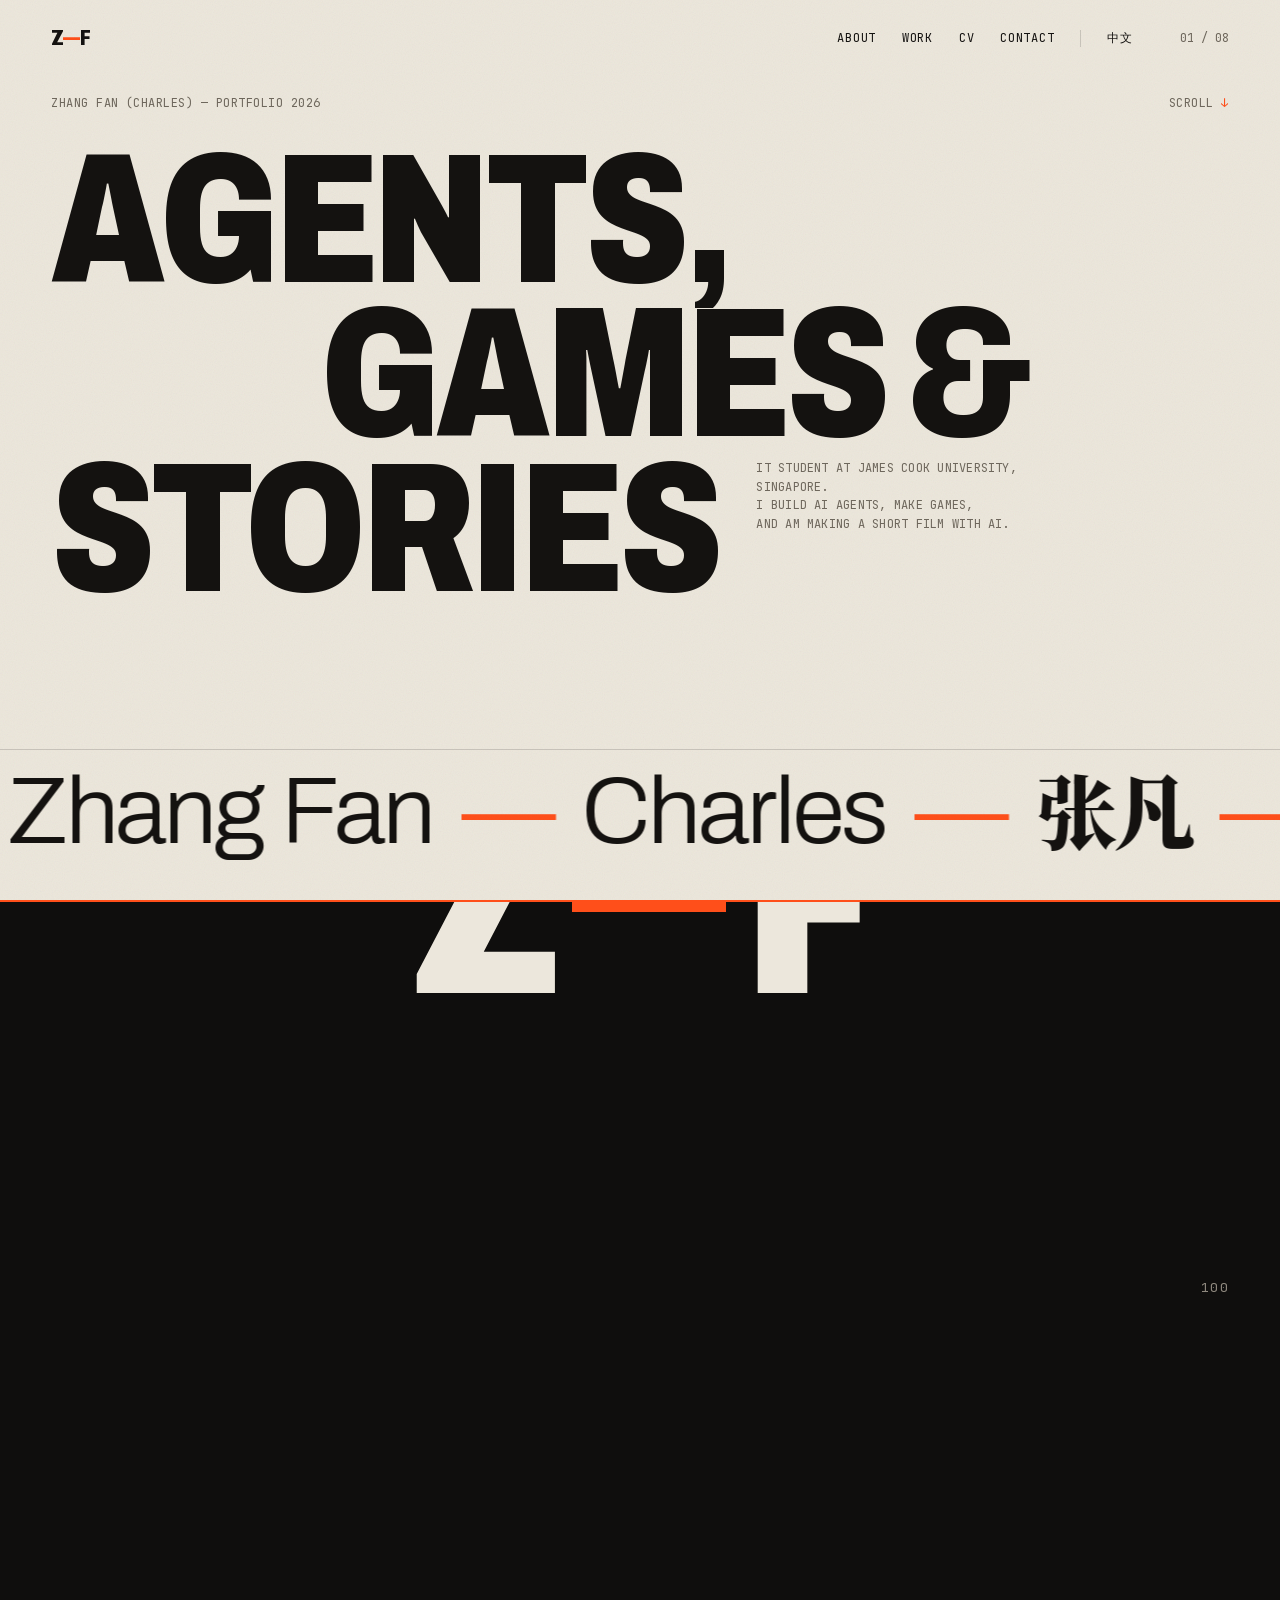
==== index.html @ 75cccd89 "Portfolio site: split-screen scroll, EN + ZH Co-Authored-By: Claude Opus 5.5 <noreply@anthropic.com>" ====
<!doctype html>
<html lang="en">
<head>
  <meta charset="utf-8">
  <meta name="viewport" content="width=device-width, initial-scale=1">
  <title>Zhang Fan — Agents, Games &amp; Stories</title>
  <meta name="description" content="Portfolio of Zhang Fan (Charles): AI agent engineering, game development and AI filmmaking.">
  <meta name="theme-color" content="#eee9df">
  <link rel="icon" href="data:image/svg+xml,%3Csvg xmlns='http://www.w3.org/2000/svg' viewBox='0 0 64 64'%3E%3Crect width='64' height='64' rx='12' fill='%230f0e0d'/%3E%3Crect x='14' y='29' width='36' height='6' fill='%23ff4f1a'/%3E%3C/svg%3E">
  <link rel="alternate" hreflang="en" href="https://zhangjunqiu-alan.github.io/">
  <link rel="alternate" hreflang="zh-CN" href="https://zhangjunqiu-alan.github.io/zh/">
  <link rel="preload" href="assets/fonts/Archivo.woff2" as="font" type="font/woff2" crossorigin>
  <script>(function(){var r=matchMedia("(prefers-reduced-motion: reduce)").matches,c=document.documentElement.classList;c.add(!r&&innerWidth>=900&&innerHeight>=600?"split":"flow");if(!r)c.add("intro-on")})()</script>
  <link rel="stylesheet" href="assets/fonts/fonts.css">
  <link rel="stylesheet" href="style.css">
  <script src="assets/vendor/lenis.min.js" defer></script>
  <script src="main.js" defer></script>
</head>
<body>
  <div class="intro" id="intro" aria-hidden="true">
    <div class="intro-half intro-top"><div class="intro-face"><span class="mono-mark"><b>Z</b><i></i><b>F</b></span><span class="intro-count">000</span></div></div>
    <div class="intro-half intro-bot"><div class="intro-face"><span class="mono-mark"><b>Z</b><i></i><b>F</b></span><span class="intro-count">000</span></div></div>
  </div>

  <header class="bar" id="bar" data-theme="paper">
    <a class="bar-logo" href="#top" data-goto="0" aria-label="Back to top">Z<span>—</span>F</a>
    <nav class="bar-nav" aria-label="Sections">
      <a href="#about" data-goto="1">About</a>
      <a href="#primoria" data-goto="2">Work</a>
      <a href="#cv" data-goto="6">CV</a>
      <a href="#contact" data-goto="7">Contact</a>
      <a class="bar-lang" href="zh/" lang="zh-CN" hreflang="zh-CN">中文</a>
    </nav>
    <span class="bar-count" aria-hidden="true"><span id="count-now">01</span> / 08</span>
  </header>

  <main class="stage" id="stage">

    <section class="panel" id="top" data-theme="paper" data-dwell="0.5" aria-label="Intro">
      <div class="panel-inner hero">
        <p class="hero-eyebrow mono">Zhang Fan (Charles) — Portfolio 2026</p>
        <h1 class="hero-title" aria-label="Agents, games and stories">
          <span class="hl"><span>Agents,</span></span>
          <span class="hl hl-indent"><span>Games &amp;</span></span>
          <span class="hl"><span>Stories</span><small class="hero-side mono">IT student at James Cook University, Singapore.<br>I build AI agents, make games,<br>and am making a short film with AI.</small></span>
        </h1>
        <div class="marquee" aria-hidden="true">
          <div class="marquee-track"><span>Zhang Fan <em>—</em> Charles <em>—</em> <span class="zh">张凡</span> <em>—</em>&nbsp;</span><span>Zhang Fan <em>—</em> Charles <em>—</em> <span class="zh">张凡</span> <em>—</em>&nbsp;</span><span>Zhang Fan <em>—</em> Charles <em>—</em> <span class="zh">张凡</span> <em>—</em>&nbsp;</span></div>
        </div>
        <p class="scroll-hint mono" aria-hidden="true">Scroll <span>↓</span></p>
      </div>
    </section>

    <section class="panel" id="about" data-theme="ink" data-dwell="0.7" aria-labelledby="about-title">
      <div class="panel-inner about">
        <p class="pre mono" id="about-title">(About)</p>
        <p class="statement" data-lines>I build systems that make hard things feel playable — an AI tutor that turns a question into a lesson, and a roguelite where every drop rewrites your build.</p>
        <div class="about-row">
          <dl class="facts mono reveal">
            <div><dt>Study</dt><dd>Bachelor of IT, James Cook University Singapore · GPA 6.17 / 7 · JCU Merit Scholarship</dd></div>
            <div><dt>Tools</dt><dd>Python · TypeScript · React / Next.js · LangGraph · PostgreSQL · Godot</dd></div>
            <div><dt>Next</dt><dd>Open to a 4+ month full-time internship from mid–late January 2027 — AI applications, agent engineering, full-stack &amp; backend</dd></div>
          </dl>
          <a class="magnet round ember-btn" href="#primoria" data-goto="2"><span class="magnet-in">See the work ↓</span></a>
        </div>
      </div>
    </section>

    <section class="panel" id="primoria" data-theme="sage" data-dwell="1.1" aria-labelledby="pri-title">
      <div class="panel-inner project">
        <div class="project-copy">
          <p class="pre mono"><span>01 / 03</span> AI learning platform — Capstone — 2026</p>
          <h2 class="project-title" id="pri-title"><span class="hl"><span>Primoria</span></span></h2>
          <p class="badge mono reveal">★ HackaStone 2026 Grand Finalist · Amsterdam</p>
          <p class="lead" data-lines>Say what you want to learn and Primoria lays the path. In our team capstone I designed the AI tutor's architecture and built its core runtime.</p>
          <ol class="points reveal">
            <li>A LangGraph tutor routes intent to tools; long course generation runs as background jobs, with run state kept in PostgreSQL.</li>
            <li>Hybrid retrieval over uploaded lectures — BM25 + pgvector — so answers quote the file and page.</li>
            <li>The model fills validated parameters for 49 reusable teaching components instead of writing whole lessons.</li>
          </ol>
          <div class="project-foot reveal">
            <p class="stack mono">TypeScript · Next.js · LangGraph · PostgreSQL · pgvector</p>
            <a class="magnet pill" href="https://primoria.app/" target="_blank" rel="noopener"><span class="magnet-in">primoria.app ↗</span></a>
          </div>
        </div>
        <div class="collage collage-pri" aria-label="Primoria screenshots">
          <figure class="c c1" data-from="-8 70 -6 1.15"><img src="assets/img/pri-home.webp" alt="Primoria home page: say what you want to learn" width="1600" height="1000"></figure>
          <figure class="c c2" data-from="22 95 7 1.2"><img src="assets/img/pri-lesson.webp" alt="A Primoria lesson explaining self-attention" width="960" height="540"></figure>
          <figure class="c c3" data-from="-25 120 9 1.25"><img src="assets/img/pri-wave.webp" alt="Interactive wave superposition component" width="960" height="540"></figure>
          <figure class="c c4" data-from="15 140 -10 1.2"><img src="assets/img/pri-graph.webp" alt="Knowledge graph connecting linear algebra and deep learning concepts" width="960" height="540"></figure>
        </div>
      </div>
    </section>

    <section class="panel" id="game" data-theme="ember-dark" data-dwell="1.1" aria-labelledby="game-title">
      <div class="panel-inner project project-flip">
        <div class="project-copy">
          <p class="pre mono"><span>02 / 03</span> Game in development — Godot</p>
          <h2 class="project-title zh-title" id="game-title"><span class="hl"><span class="zh">诸界余烬</span></span><span class="sub mono">Embers of the Realms</span></h2>
          <p class="lead" data-lines>A Norse-myth action roguelite I'm building in Godot: Hades-style rooms, gods whose boons slot into your build, and gear drops that change how you play.</p>
          <ol class="points reveal">
            <li>Designed the gear system — affixes, set bonuses, and how each drop feeds back into boon choices and combat balance.</li>
            <li>Built the run loop: rooms, XP and level-up picks, god boons and fusion skills.</li>
            <li>Art direction across painted card art, snow-temple environments and stylised 3D characters.</li>
          </ol>
          <p class="stack mono reveal">Godot · GDScript · Blender · AI-assisted art pipeline</p>
        </div>
        <div class="collage collage-game" aria-label="Embers of the Realms screenshots">
          <figure class="c g1" data-from="10 80 5 1.2"><img src="assets/img/game-title.webp" alt="Title screen of Embers of the Realms" width="1400" height="875"><figcaption class="mono">In-game · title</figcaption></figure>
          <figure class="c g2" data-from="-20 110 -8 1.25"><img src="assets/img/game-approach.webp" alt="Swordsman approaching a frozen stone courtyard" width="1280" height="720"><figcaption class="mono">In-game · Frozen courtyard</figcaption></figure>
          <figure class="c g3" data-from="25 130 10 1.2"><img src="assets/img/game-odin.webp" alt="Odin card illustration" width="933" height="1400"><figcaption class="mono">Card art · Odin</figcaption></figure>
          <figure class="c g4" data-from="-10 150 6 1.25"><img src="assets/img/game-longhouse.webp" alt="Longhouse gate in the snow" width="1280" height="720"><figcaption class="mono">In-game · Longhouse</figcaption></figure>
        </div>
      </div>
    </section>

    <section class="panel" id="film" data-theme="sepia" data-dwell="1" aria-labelledby="film-title">
      <div class="panel-inner film">
        <div class="film-head">
          <p class="pre mono"><span>03 / 03</span> AI short film — In production</p>
          <h2 class="project-title zh-title" id="film-title"><span class="hl"><span class="zh">大淖记事</span></span><span class="sub mono">A Tale of Big Nur</span></h2>
        </div>
        <div class="film-strip">
          <figure class="c f1"><img src="assets/img/film-reeds.webp" alt="Reed island in morning mist" width="1400" height="586"></figure>
          <figure class="c f2"><img src="assets/img/film-yard.webp" alt="A young woman and a tinsmith working in a courtyard" width="1400" height="586"></figure>
          <figure class="c f3"><img src="assets/img/film-row.webp" alt="A row of tinsmiths seated against a wall" width="1400" height="586"></figure>
        </div>
        <div class="film-copy">
          <p class="lead" data-lines>An adaptation of Wang Zengqi's 1981 novella, made with image and video models: a realistic film look, sparse dialogue, and the original prose as voice-over.</p>
          <p class="stack mono reveal">Adaptation · storyboard · look development · generation</p>
        </div>
      </div>
    </section>

    <section class="panel" id="more" data-theme="ink" data-dwell="0.6" aria-labelledby="more-title">
      <div class="panel-inner more">
        <p class="pre mono" id="more-title">(More work)</p>
        <ul class="rows" id="rows">
          <li class="row" data-preview="0"><span class="row-name">Lumina</span><span class="row-what">Vocabulary &amp; IELTS practice app I built for myself</span><span class="row-tag mono">Web · Android</span></li>
          <li class="row" data-preview="1"><span class="row-name">Conser-vision</span><span class="row-what">Wildlife image classification — augmentation &amp; ensembling</span><span class="row-tag mono">Deep learning · 2026</span></li>
          <li class="row" data-preview="2"><span class="row-name">Yellow River</span><span class="row-what">Discharge modelling on monitoring data — provincial 3rd prize</span><span class="row-tag mono">CUMCM · Python</span></li>
          <li class="row" data-preview="3"><span class="row-name">This site</span><span class="row-what">Split-screen scroll engine, written from scratch</span><span class="row-tag mono">HTML · CSS · JS</span></li>
        </ul>
      </div>
    </section>

    <section class="panel" id="cv" data-theme="paper" data-dwell="0.5" aria-labelledby="cv-title">
      <div class="panel-inner cv">
        <div class="cv-head">
          <h2 class="cv-title" id="cv-title"><span class="hl"><span>Résumé</span></span></h2>
          <a class="magnet pill reveal" href="assets/cv/Zhang_Fan_Resume.pdf" target="_blank" rel="noopener"><span class="magnet-in">Download CV · PDF ↗</span></a>
        </div>
        <div class="cv-cols reveal">
          <div class="cv-col">
            <h3 class="mono">Education</h3>
            <ol>
              <li><span class="cv-when mono">2025 — 2026</span><b>James Cook University, Singapore</b><span>Bachelor of Information Technology · GPA 6.17 / 7 · JCU Merit Scholarship · coursework completes Dec 2026</span></li>
              <li><span class="cv-when mono">2022 — 2025</span><b>Fuzhou Melbourne Polytechnic</b><span>Information Technology, Sino-Australian joint programme</span></li>
            </ol>
          </div>
          <div class="cv-col">
            <h3 class="mono">Experience</h3>
            <ol>
              <li><span class="cv-when mono">2027 →</span><b>Looking for an internship</b><span>Full-time, 4+ months, from mid–late January 2027 · AI applications, agents, full-stack &amp; backend</span></li>
              <li><span class="cv-when mono">Mar — Jul 2025</span><b>Dongguan Yuhang Precision Machinery</b><span>CNC programming intern · generated machining programs from part drawings with CAM software</span></li>
            </ol>
          </div>
          <div class="cv-col">
            <h3 class="mono">Honours</h3>
            <ol>
              <li><span class="cv-when mono">2026</span><b>HackaStone Grand Finalist</b><span>Team Primoria, representing JCU Singapore</span></li>
              <li><span class="cv-when mono">CUMCM</span><b>Provincial Third Prize</b><span>Mathematical Contest in Modeling · Yellow River discharge (team)</span></li>
              <li><span class="cv-when mono">Campus</span><b>First Place, C Programming</b><span>Campus programming competition</span></li>
            </ol>
          </div>
        </div>
        <dl class="cv-skills mono reveal">
          <div><dt>Programming</dt><dd>Python · TypeScript · C · Git · React · Next.js · PostgreSQL</dd></div>
          <div><dt>Applied AI</dt><dd>LangGraph · tool calling · RAG · vector retrieval · fastai</dd></div>
          <div><dt>Games &amp; film</dt><dd>Godot · GDScript · Blender · image &amp; video generation</dd></div>
        </dl>
      </div>
    </section>

    <section class="panel" id="contact" data-theme="ember" data-dwell="0" aria-labelledby="contact-title">
      <div class="panel-inner contact">
        <h2 class="contact-title" id="contact-title"><span class="hl"><span>Let's build</span></span><span class="hl hl-indent"><span>something.</span></span></h2>
        <div class="contact-row">
          <a class="magnet round ink-btn" href="mailto:alanmuskccoder@gmail.com"><span class="magnet-in">Email me ↗</span></a>
          <div class="contact-main">
            <a class="contact-mail" href="mailto:alanmuskccoder@gmail.com">alanmuskccoder@gmail.com</a>
            <ul class="contact-links mono">
              <li><a href="tel:+6586017391">+65 8601 7391</a></li>
              <li><a href="https://github.com/ZhangJunQiu-Alan" target="_blank" rel="noopener">GitHub ↗</a></li>
              <li><a href="https://primoria.app/" target="_blank" rel="noopener">primoria.app ↗</a></li>
              <li><a href="assets/cv/Zhang_Fan_Resume.pdf" target="_blank" rel="noopener">CV (PDF) ↗</a></li>
            </ul>
          </div>
        </div>
        <footer class="foot mono">
          <span>© 2026 Zhang Fan</span>
          <span>Singapore · <time id="clock">--:--</time> SGT</span>
          <a href="#top" data-goto="0">Back to top ↑</a>
        </footer>
      </div>
    </section>
  </main>
  <div class="scroller" id="scroller" aria-hidden="true"></div>

  <div class="preview" id="preview" aria-hidden="true">
    <div class="preview-box"><div class="preview-strip">
      <div class="preview-item"><img src="assets/img/lumina-home.webp" alt=""></div>
      <div class="preview-item pv-type pv-green"><span>5-fold<br>ResNet18<br>+ TTA</span></div>
      <div class="preview-item pv-type pv-sand"><span>Q(t)<br>黄河</span></div>
      <div class="preview-item pv-type pv-ember"><span>Z<i>—</i>F</span></div>
    </div></div>
  </div>
</body>
</html>
---- assets/fonts/fonts.css ----
@font-face { font-family: 'Archivo'; font-style: normal; font-weight: 100 900; font-stretch: 62% 125%; font-display: swap; src: url(Archivo.woff2) format('woff2'); }
@font-face { font-family: 'JetBrains Mono'; font-style: normal; font-weight: 400 500; font-display: swap; src: url(JetBrainsMono.woff2) format('woff2'); }
@font-face { font-family: 'Noto Serif SC'; font-style: normal; font-weight: 900; font-display: swap; src: url(NotoSerifSC-900.woff2) format('woff2'); }
---- style.css ----
:root {
  --pad: clamp(18px, 4vw, 64px);
  --bar-h: 76px;
  --mono: "JetBrains Mono", ui-monospace, monospace;
  --zh: "Noto Serif SC", "Songti SC", serif;
  --out: cubic-bezier(.19, 1, .22, 1);
}
[data-theme="paper"] { --bg: #ece7dc; --fg: #141210; --accent: #ff4f1a; --muted: #6f685d; --line: rgba(20, 18, 16, .16); }
[data-theme="ink"] { --bg: #0f0e0d; --fg: #ece7dc; --accent: #ff5a22; --muted: #8e887e; --line: rgba(236, 231, 220, .16); }
[data-theme="sage"] { --bg: #e3e7da; --fg: #132a1f; --accent: #1f4a37; --muted: #536459; --line: rgba(19, 42, 31, .18); }
[data-theme="ember-dark"] { --bg: #150d09; --fg: #f2e4d3; --accent: #ff6a2a; --muted: #a38e7a; --line: rgba(242, 228, 211, .15); }
[data-theme="sepia"] { --bg: #e2d7c3; --fg: #2a2017; --accent: #94551f; --muted: #75634e; --line: rgba(42, 32, 23, .18); }
[data-theme="ember"] { --bg: #ff4f1a; --fg: #140c07; --accent: #140c07; --muted: #4d1e08; --line: rgba(20, 12, 7, .25); }

* { box-sizing: border-box; }
html { background: #0f0e0d; -webkit-text-size-adjust: 100%; }
body { margin: 0; font-family: Archivo, system-ui, sans-serif; font-stretch: 100%; color: #141210; -webkit-font-smoothing: antialiased; }
h1, h2, p, ol, ul, dl, dd, figure { margin: 0; padding: 0; }
ul, ol { list-style: none; }
a { color: inherit; }
img { display: block; width: 100%; height: 100%; object-fit: cover; }
.mono { font-family: var(--mono); font-size: 12px; letter-spacing: .04em; text-transform: uppercase; line-height: 1.5; }
.zh { font-family: var(--zh); font-weight: 900; font-stretch: normal; }
:focus-visible { outline: 2px solid var(--accent, #ff4f1a); outline-offset: 4px; }
body::after {
  content: ""; position: fixed; inset: 0; z-index: 90; pointer-events: none; opacity: .07; mix-blend-mode: multiply;
  background-image: url("data:image/svg+xml,%3Csvg xmlns='http://www.w3.org/2000/svg' width='180' height='180'%3E%3Cfilter id='n'%3E%3CfeTurbulence type='fractalNoise' baseFrequency='.9' numOctaves='3' stitchTiles='stitch'/%3E%3C/filter%3E%3Crect width='100%25' height='100%25' filter='url(%23n)'/%3E%3C/svg%3E");
}

/* ---------- top bar ---------- */
.bar {
  position: fixed; inset: 0 0 auto; z-index: 50; height: var(--bar-h); padding: 0 var(--pad);
  display: flex; align-items: center; gap: 32px; color: var(--fg); transition: color .35s;
}
.bar-logo { font-weight: 850; font-stretch: 75%; font-size: 22px; letter-spacing: -.01em; text-decoration: none; }
.bar-logo span { color: var(--accent); transition: color .35s; }
.bar-nav { display: flex; gap: 26px; margin-left: auto; }
.bar-nav a { font-family: var(--mono); font-size: 12px; text-transform: uppercase; letter-spacing: .06em; text-decoration: none; position: relative; }
.bar-nav a::after { content: ""; position: absolute; left: 0; right: 0; bottom: -3px; height: 1px; background: currentColor; transform: scaleX(0); transform-origin: right; transition: transform .5s var(--out); }
.bar-nav a:hover::after { transform: scaleX(1); transform-origin: left; }
.bar-count { font-family: var(--mono); font-size: 12px; color: var(--muted); min-width: 64px; text-align: right; transition: color .35s; }

/* ---------- stage: split mode ---------- */
.split .stage { position: fixed; inset: 0; overflow: hidden; }
.split .panel { position: absolute; inset: 0; visibility: hidden; }
.split .panel.is-vis { visibility: visible; }
.panel-inner { position: absolute; inset: 0; background: var(--bg); color: var(--fg); overflow: hidden; transform-origin: 50% 50%; }
.tear { position: absolute; inset: 0; display: none; }
.split .panel.tearing > .tear { display: block; }
.split .panel.tearing > .panel-inner { visibility: hidden; }
.half { position: absolute; inset: 0; will-change: transform; }
.half.top { clip-path: inset(0 0 50% 0); }
.half.bot { clip-path: inset(50% 0 0 0); }
.half::after { content: ""; position: absolute; left: 0; right: 0; height: 2px; background: var(--accent); z-index: 3; }
.half.top::after { top: calc(50% - 2px); }
.half.bot::after { top: 50%; }
.scroller { pointer-events: none; }

/* ---------- reveals ---------- */
.hl { display: block; overflow: hidden; padding-bottom: .05em; margin-bottom: -.05em; }
.hl > span { display: inline-block; transform: translate3d(0, 108%, 0); transition: transform 1.2s var(--out); }
.hl:nth-child(2) > span { transition-delay: .08s; }
.hl:nth-child(3) > span { transition-delay: .16s; }
.is-in .hl > span { transform: none; }
.line { display: block; overflow: hidden; padding-bottom: .08em; margin-bottom: -.08em; }
.line-in { display: inline-block; transform: translate3d(0, 110%, 0); transition: transform 1s var(--out); transition-delay: calc(.25s + var(--i) * .075s); }
.is-in .line-in { transform: none; }
.reveal { opacity: 0; transform: translate3d(0, 24px, 0); transition: opacity .9s ease, transform 1.1s var(--out); transition-delay: .55s; }
.is-in .reveal { opacity: 1; transform: none; }
.pre { color: var(--muted); }
.pre span { color: var(--accent); margin-right: 1.2em; }

/* ---------- intro ---------- */
.intro { position: fixed; inset: 0; z-index: 100; pointer-events: none; display: none; }
.intro-on .intro { display: block; pointer-events: auto; }
.intro-half { position: absolute; left: 0; right: 0; height: 50%; overflow: hidden; background: #0f0e0d; transition: transform 1.25s cubic-bezier(.76, 0, .24, 1); }
.intro-top { top: 0; }
.intro-bot { bottom: 0; }
.intro-top::after, .intro-bot::after { content: ""; position: absolute; left: 0; right: 0; height: 2px; background: #ff4f1a; transform: scaleX(0); transition: transform .6s var(--out); }
.intro-top::after { bottom: 0; }
.intro-bot::after { top: 0; }
.intro.cut .intro-half::after { transform: scaleX(1); }
.intro-face { position: absolute; left: 0; width: 100%; height: 100vh; display: grid; place-items: center; color: #ece7dc; }
.intro-top .intro-face { top: 0; }
.intro-bot .intro-face { top: -50vh; }
.mono-mark { display: flex; align-items: center; font-weight: 850; font-stretch: 72%; font-size: min(22vw, 34vh); line-height: 1; letter-spacing: -.02em; }
.mono-mark b { font-weight: inherit; display: inline-block; animation: rise 1.1s var(--out) both; }
.mono-mark b:last-child { animation-delay: .12s; }
.mono-mark i { display: inline-block; height: .085em; width: 0; margin: 0 .06em; background: #ff4f1a; animation: dash 1s .35s var(--out) forwards; }
.intro-count { position: absolute; right: var(--pad); bottom: 6vh; font-family: var(--mono); font-size: 13px; letter-spacing: .1em; color: #8e887e; }
.intro.done .intro-top { transform: translate3d(0, -100%, 0); }
.intro.done .intro-bot { transform: translate3d(0, 100%, 0); }
@keyframes rise { from { transform: translate3d(0, 40%, 0); opacity: 0; } to { transform: none; opacity: 1; } }
@keyframes dash { to { width: .55em; } }

/* ---------- hero ---------- */
.hero { display: flex; flex-direction: column; padding: calc(var(--bar-h) + 2vh) var(--pad) 0; }
.hero-eyebrow { color: var(--muted); }
.hero-title {
  margin-top: 3.5vh; font-weight: 850; font-stretch: 78%; text-transform: uppercase;
  font-size: min(14.4vw, 22.5vh); line-height: .84; letter-spacing: -.025em;
}
.hl-indent { padding-left: 21vw; }
.hero-side {
  display: inline-block; vertical-align: top; margin: .5em 0 0 3vw; max-width: 25em; color: var(--muted);
  font-size: 12px; line-height: 1.55; letter-spacing: .02em; font-weight: 400; transform: none !important;
  opacity: 0; transition: opacity 1s .7s ease;
}
.is-in .hero-side { opacity: 1; }
.marquee { position: absolute; left: 0; right: 0; bottom: 4.5vh; overflow: hidden; border-top: 1px solid var(--line); padding-top: 1.6vh; }
.marquee-track { display: flex; width: max-content; will-change: transform; font-weight: 300; font-stretch: 100%; font-size: min(7.4vw, 11vh); line-height: 1; letter-spacing: -.03em; white-space: nowrap; }
.marquee-track em { font-style: normal; color: var(--accent); padding: 0 .12em; }
.marquee-track .zh { font-weight: 900; font-size: .86em; }
.scroll-hint { position: absolute; right: var(--pad); top: calc(var(--bar-h) + 2vh); color: var(--muted); }
.scroll-hint span { display: inline-block; animation: bob 1.8s ease-in-out infinite; color: var(--accent); }
@keyframes bob { 50% { transform: translateY(4px); } }

/* ---------- about ---------- */
.about { display: flex; flex-direction: column; padding: calc(var(--bar-h) + 6vh) var(--pad) 7vh; }
.statement { margin-top: 4vh; max-width: 21em; font-weight: 480; font-stretch: 92%; font-size: clamp(30px, min(5.1vw, 8.2vh), 84px); line-height: 1.04; letter-spacing: -.025em; }
.about-row { margin-top: auto; display: flex; align-items: flex-end; justify-content: space-between; gap: 5vw; }
.facts { display: grid; grid-template-columns: repeat(3, minmax(0, 1fr)); gap: 3vw; flex: 1; text-transform: none; font-size: 12.5px; }
.facts dt { color: var(--accent); text-transform: uppercase; margin-bottom: .6em; }
.facts div { border-top: 1px solid var(--line); padding-top: 1.2em; }

/* ---------- magnetic buttons ---------- */
.magnet { position: relative; display: inline-grid; place-items: center; text-decoration: none; transition: transform .9s cubic-bezier(.2, 1.4, .3, 1); isolation: isolate; overflow: hidden; }
.magnet.is-hover { transition: transform .25s ease-out; }
.magnet-in { display: block; transition: transform .9s cubic-bezier(.2, 1.4, .3, 1); font-family: var(--mono); font-size: 12.5px; text-transform: uppercase; letter-spacing: .05em; position: relative; z-index: 1; }
.magnet.is-hover .magnet-in { transition: transform .25s ease-out; }
.magnet::before { content: ""; position: absolute; left: -10%; right: -10%; top: 100%; height: 160%; border-radius: 50%; background: var(--fg); transition: top .6s var(--out); z-index: 0; }
.magnet:hover::before, .magnet:focus-visible::before { top: -30%; }
.magnet:hover .magnet-in, .magnet:focus-visible .magnet-in { color: var(--bg); }
.round { width: clamp(132px, 12vw, 176px); aspect-ratio: 1; border-radius: 50%; flex: none; }
.ember-btn { background: var(--accent); color: #140c07; }
.ink-btn { background: #140c07; color: #ff4f1a; }
.ink-btn::before { background: #ece7dc; }
.ink-btn:hover .magnet-in { color: #140c07; }
.pill { border: 1px solid var(--fg); border-radius: 99px; padding: 14px 26px; }

/* ---------- projects ---------- */
.project { display: grid; grid-template-columns: minmax(0, .92fr) minmax(0, 1.08fr); gap: 4vw; padding: calc(var(--bar-h) + 1vh) var(--pad) 5vh; }
.project-flip { grid-template-columns: minmax(0, 1.08fr) minmax(0, .92fr); }
.project-flip .project-copy { order: 2; }
.project-copy { display: flex; flex-direction: column; justify-content: center; min-width: 0; }
.project-title { margin-top: 1.6vh; font-weight: 850; font-stretch: 70%; text-transform: uppercase; font-size: min(10.5vw, 16.5vh); line-height: .86; letter-spacing: -.02em; }
.zh-title { font-size: min(8.4vw, 13.5vh); line-height: 1.04; letter-spacing: .02em; }
.zh-title .sub { display: block; margin-top: 1.4vh; font-size: 12px; letter-spacing: .38em; color: var(--accent); }
.badge { align-self: flex-start; margin-top: 2.2vh; padding: 6px 12px; border: 1px solid var(--accent); border-radius: 99px; color: var(--accent); text-transform: none; }
.lead { margin-top: 2.6vh; max-width: 31em; font-weight: 450; font-size: clamp(16px, min(1.42vw, 2.45vh), 22px); line-height: 1.32; letter-spacing: -.005em; }
.points { margin-top: 2.4vh; max-width: 36em; counter-reset: pt; display: grid; gap: 1.1vh; }
.points li { counter-increment: pt; display: grid; grid-template-columns: 2.6em 1fr; font-size: clamp(13px, min(1vw, 1.75vh), 15px); line-height: 1.42; color: var(--muted); border-top: 1px solid var(--line); padding-top: 1.1vh; }
.points li::before { content: "0" counter(pt); font-family: var(--mono); font-size: 11px; color: var(--accent); padding-top: .15em; }
.project-foot { margin-top: 2.6vh; display: flex; align-items: center; gap: 24px; flex-wrap: wrap; }
.stack { color: var(--muted); text-transform: none; }
.project-copy > .stack { margin-top: 2.4vh; }

.collage { position: relative; min-height: 0; }
.c { position: absolute; overflow: hidden; border-radius: 6px; box-shadow: 0 30px 70px -28px rgba(0, 0, 0, .45); will-change: transform; background: #222; }
.c figcaption { position: absolute; left: 0; right: 0; bottom: 0; padding: 18px 12px 9px; font-size: 10.5px; color: #f2e4d3; background: linear-gradient(transparent, rgba(0, 0, 0, .6)); }
.c1 { left: 2%; top: 16%; width: 76%; aspect-ratio: 16 / 10; z-index: 1; }
.c2 { right: 0; top: 3%; width: 44%; aspect-ratio: 16 / 9; z-index: 2; }
.c3 { left: 0; bottom: 6%; width: 46%; aspect-ratio: 16 / 9; z-index: 3; }
.c4 { right: 3%; bottom: 2%; width: 50%; aspect-ratio: 16 / 9; z-index: 2; }
.g1 { left: 0; top: 7%; width: 78%; aspect-ratio: 16 / 10; z-index: 1; }
.g2 { left: 0; bottom: 2%; width: 50%; aspect-ratio: 16 / 9; z-index: 3; }
.g3 { right: 0; top: 24%; width: 30%; aspect-ratio: 2 / 3; z-index: 2; }
.g4 { right: 2%; bottom: 10%; width: 40%; aspect-ratio: 16 / 9; z-index: 2; }

/* ---------- film ---------- */
.film { display: grid; grid-template-rows: auto 1fr auto; gap: 3vh; padding: calc(var(--bar-h) + 1vh) 0 5vh; }
.film-head, .film-copy { padding: 0 var(--pad); }
.film-head { display: flex; align-items: flex-end; justify-content: space-between; gap: 4vw; }
.film-head .project-title { margin-top: 0; order: -1; }
.film-head .zh-title { display: flex; align-items: baseline; gap: 2vw; }
.film-head .zh-title .sub { margin-top: 0; }
.film-strip { display: flex; gap: 2vw; height: 100%; min-height: 0; padding-left: var(--pad); will-change: transform; }
.film-strip .c { position: relative; flex: none; height: 100%; aspect-ratio: 2.39 / 1; border-radius: 2px; }
.film-copy { display: flex; justify-content: space-between; align-items: flex-end; gap: 4vw; }
.film-copy .lead { margin-top: 0; max-width: 36em; }

/* ---------- more work ---------- */
.more { display: flex; flex-direction: column; justify-content: center; padding: calc(var(--bar-h) + 2vh) var(--pad) 6vh; }
.rows { margin-top: 3vh; border-bottom: 1px solid var(--line); }
.row { display: grid; grid-template-columns: minmax(0, 1.3fr) minmax(0, 1fr) 11em; align-items: center; gap: 3vw; padding: 3vh 0; border-top: 1px solid var(--line); cursor: default; transition: opacity .4s; }
.row-name { font-weight: 800; font-stretch: 78%; text-transform: uppercase; font-size: min(5vw, 8.5vh); line-height: .95; white-space: nowrap; letter-spacing: -.015em; transition: transform .6s var(--out); }
.row-what { color: var(--muted); font-size: clamp(14px, 1.15vw, 17px); line-height: 1.35; }
.row-tag { color: var(--accent); text-align: right; }
.rows:hover .row { opacity: .38; }
.rows:hover .row:hover { opacity: 1; }
.row:hover .row-name { transform: translateX(1.4vw); }

.preview { position: fixed; left: 0; top: 0; z-index: 40; pointer-events: none; width: clamp(260px, 25vw, 380px); aspect-ratio: 16 / 10; }
.preview-box { position: absolute; inset: 0; transform: translate(-50%, -50%) scale(0); transition: transform .55s var(--out); overflow: hidden; border-radius: 6px; box-shadow: 0 30px 70px -20px rgba(0, 0, 0, .6); }
.preview.on .preview-box { transform: translate(-50%, -50%) scale(1); }
.preview-strip { height: 100%; transition: transform .7s var(--out); }
.preview-item { height: 100%; }
.pv-type { display: grid; place-items: center; text-align: center; font-weight: 850; font-stretch: 72%; text-transform: uppercase; font-size: clamp(26px, 2.6vw, 40px); line-height: .95; }
.pv-type i { font-style: normal; color: #ff4f1a; }
.pv-green { background: #1f4a37; color: #e3e7da; }
.pv-sand { background: #d9c7a2; color: #2a2017; }
.pv-sand span { font-family: var(--zh); }
.pv-ember { background: #ece7dc; color: #141210; font-size: clamp(44px, 4.6vw, 70px); }

/* ---------- contact ---------- */
.contact { display: flex; flex-direction: column; padding: calc(var(--bar-h) + 4vh) var(--pad) 4vh; }
.contact-title { font-weight: 850; font-stretch: 72%; text-transform: uppercase; font-size: min(14vw, 21vh); line-height: .84; letter-spacing: -.025em; }
.contact .hl-indent { padding-left: 14vw; }
.contact-row { margin-top: auto; display: flex; align-items: center; gap: 4vw; }
.contact-links { display: grid; gap: 10px; text-transform: none; font-size: 13px; }
.contact-links a { text-decoration: none; border-bottom: 1px solid var(--line); padding-bottom: 2px; }
.contact-links a:hover { border-color: var(--fg); }
.foot { margin-top: 5vh; display: flex; justify-content: space-between; gap: 20px; border-top: 1px solid var(--line); padding-top: 2vh; }
.foot a { text-decoration: none; }

/* ---------- flow mode (narrow screens, reduced motion) ---------- */
.flow .stage { position: relative; }
.flow .panel { position: relative; }
.flow .panel-inner { position: relative; min-height: 100svh; }
.flow .scroller { display: none; }
.flow .tear { display: none !important; }
.flow .c { transform: none !important; }
.flow .hero { padding-bottom: 22vh; }
.flow .hero-title { font-size: min(17vw, 15vh); margin-top: 8vh; }
.flow .hl-indent { padding-left: 12vw; }
.flow .hero-side { display: block; margin: 4vh 0 0; }
.flow .marquee-track { font-size: 13vw; }
.flow .about { gap: 6vh; }
.flow .about-row { flex-direction: column; align-items: flex-start; }
.flow .facts { grid-template-columns: 1fr; gap: 0; }
.flow .facts div { padding: 1em 0; }
.flow .project, .flow .project-flip { grid-template-columns: 1fr; padding-bottom: 8vh; gap: 5vh; }
.flow .project-flip .project-copy { order: 0; }
.flow .project-title { font-size: 17vw; }
.flow .zh-title { font-size: 14vw; }
.flow .collage { display: grid; grid-template-columns: 1fr 1fr; gap: 10px; }
.flow .collage .c { position: relative; inset: auto; width: auto; aspect-ratio: 16 / 10; }
.flow .collage .c:first-child { grid-column: 1 / -1; }
.flow .g3 { aspect-ratio: 16 / 10 !important; }
.flow .film { padding-bottom: 8vh; }
.flow .film-head { flex-direction: column; align-items: flex-start; }
.flow .film-head .zh-title { flex-direction: column; }
.flow .film-strip { height: 34vh; overflow-x: auto; scroll-snap-type: x mandatory; padding-right: var(--pad); transform: none !important; }
.flow .film-strip .c { scroll-snap-align: start; }
.flow .film-copy { flex-direction: column; align-items: flex-start; }
.flow .row { grid-template-columns: 1fr; gap: 8px; }
.flow .row-name { font-size: 11vw; white-space: normal; }
.flow .row-tag { text-align: left; }
.flow .contact-title { font-size: 15vw; }
.flow .contact-row { margin-top: 8vh; flex-wrap: wrap; }
.flow .foot { flex-direction: column; }
.flow .bar-nav { gap: 16px; }
.flow .bar-count { display: none; }

@media (prefers-reduced-motion: reduce) {
  *, *::before, *::after { animation: none !important; transition: none !important; }
  .hl > span, .line-in, .reveal { transform: none !important; opacity: 1 !important; }
}
.flow { --bar-h: 60px; }
.flow .bar { background: color-mix(in srgb, var(--bg) 90%, transparent); backdrop-filter: blur(10px); -webkit-backdrop-filter: blur(10px); transition: color .35s, background-color .35s; }

/* ---------- résumé ---------- */
.cv { display: flex; flex-direction: column; padding: calc(var(--bar-h) + 1vh) var(--pad) 5vh; }
.cv-head { display: flex; align-items: flex-end; justify-content: space-between; gap: 4vw; }
.cv-title { font-weight: 850; font-stretch: 72%; text-transform: uppercase; font-size: min(12vw, 18vh); line-height: .86; letter-spacing: -.025em; }
.cv-head .pill { margin-bottom: 1vh; }
.cv-title .hl { padding-top: .16em; margin-top: -.16em; }
.cv-cols { margin-top: auto; display: grid; grid-template-columns: repeat(3, minmax(0, 1fr)); gap: 3vw; }
.cv-col h3 { color: var(--accent); font-weight: 400; padding-bottom: 1.4vh; border-bottom: 1px solid var(--fg); }
.cv-col li { display: grid; gap: .45vh; padding: 1.8vh 0; border-bottom: 1px solid var(--line); }
.cv-col b { font-weight: 700; font-stretch: 85%; font-size: clamp(17px, min(1.55vw, 2.9vh), 26px); line-height: 1.1; letter-spacing: -.01em; }
.cv-col li > span:last-child { color: var(--muted); font-size: clamp(12.5px, min(.95vw, 1.75vh), 14.5px); line-height: 1.4; }
.cv-when { color: var(--muted); font-size: 11px; }
.cv-skills { margin-top: 4vh; display: grid; grid-template-columns: repeat(3, minmax(0, 1fr)); gap: 3vw; text-transform: none; font-size: 12px; }
.cv-skills dt { color: var(--accent); text-transform: uppercase; margin-bottom: .5em; }
.cv-skills div { border-top: 1px solid var(--line); padding-top: 1.2vh; }
.flow .cv { gap: 5vh; padding-bottom: 8vh; }
.flow .cv-head { flex-direction: column; align-items: flex-start; }
.flow .cv-title { font-size: 17vw; }
.flow .cv-cols, .flow .cv-skills { grid-template-columns: 1fr; gap: 4vh; margin-top: 0; }

/* ---------- contact details ---------- */
.contact-main { display: grid; gap: 2.2vh; min-width: 0; }
.contact-mail { font-weight: 600; font-stretch: 88%; font-size: clamp(24px, min(3.4vw, 6vh), 56px); line-height: 1; letter-spacing: -.02em; text-decoration: none; overflow-wrap: anywhere; background: linear-gradient(currentColor, currentColor) 0 100% / 0 2px no-repeat; transition: background-size .6s var(--out); padding-bottom: 4px; }
.contact-mail:hover { background-size: 100% 2px; }
.contact-links { display: flex; flex-wrap: wrap; gap: 10px 28px; }
.flow .contact-mail { font-size: 7.4vw; }

/* ---------- language switch ---------- */
.bar-lang { padding-left: 26px; border-left: 1px solid var(--line); }
.bar-lang::after { left: 26px !important; }
.flow .bar-lang { padding-left: 16px; }
.flow .bar-lang::after { left: 16px !important; }

/* ---------- Chinese page ---------- */
:lang(zh) { --sans-zh: "PingFang SC", "Hiragino Sans GB", "Microsoft YaHei", "Noto Sans SC", "Source Han Sans SC", sans-serif; }
html:lang(zh) body { font-family: Archivo, var(--sans-zh); }
html:lang(zh) .mono, html:lang(zh) .bar-nav a, html:lang(zh) .magnet-in { font-family: "JetBrains Mono", var(--sans-zh); }
html:lang(zh) .hero-title .zh { letter-spacing: .02em; }
html:lang(zh) .hero-title { line-height: 1; font-size: min(12vw, 17vh); }
html:lang(zh) .hero-title .hl { padding-bottom: .1em; margin-bottom: -.06em; }
html:lang(zh) .hero-side { font-size: 13px; letter-spacing: .04em; }
html:lang(zh) .statement { font-weight: 600; font-size: clamp(26px, min(3.9vw, 6.6vh), 66px); line-height: 1.32; letter-spacing: .01em; max-width: 19em; }
html:lang(zh) .lead { font-size: clamp(15px, min(1.3vw, 2.3vh), 20px); line-height: 1.6; letter-spacing: .01em; }
html:lang(zh) .points li { line-height: 1.6; }
html:lang(zh) .row-name.zh { letter-spacing: .04em; font-size: min(4.4vw, 7.6vh); }
html:lang(zh) .row-what { line-height: 1.6; }
html:lang(zh) .cv-title.zh, html:lang(zh) .contact-title.zh { letter-spacing: .04em; line-height: 1.04; }
html:lang(zh) .cv-title.zh { font-size: min(10vw, 15vh); }
html:lang(zh) .contact-title.zh { font-size: min(11vw, 17vh); }
html:lang(zh) .cv-col b { font-stretch: 100%; font-weight: 600; letter-spacing: .01em; }
html:lang(zh) .cv-col li > span:last-child { line-height: 1.6; }
html:lang(zh) .facts, html:lang(zh) .cv-skills { line-height: 1.7; }
.flow:lang(zh) .hero-title { font-size: 16vw; }
.flow:lang(zh) .row-name.zh { font-size: 10vw; }
.flow:lang(zh) .cv-title.zh { font-size: 14vw; }
.flow:lang(zh) .contact-title.zh { font-size: 15vw; }
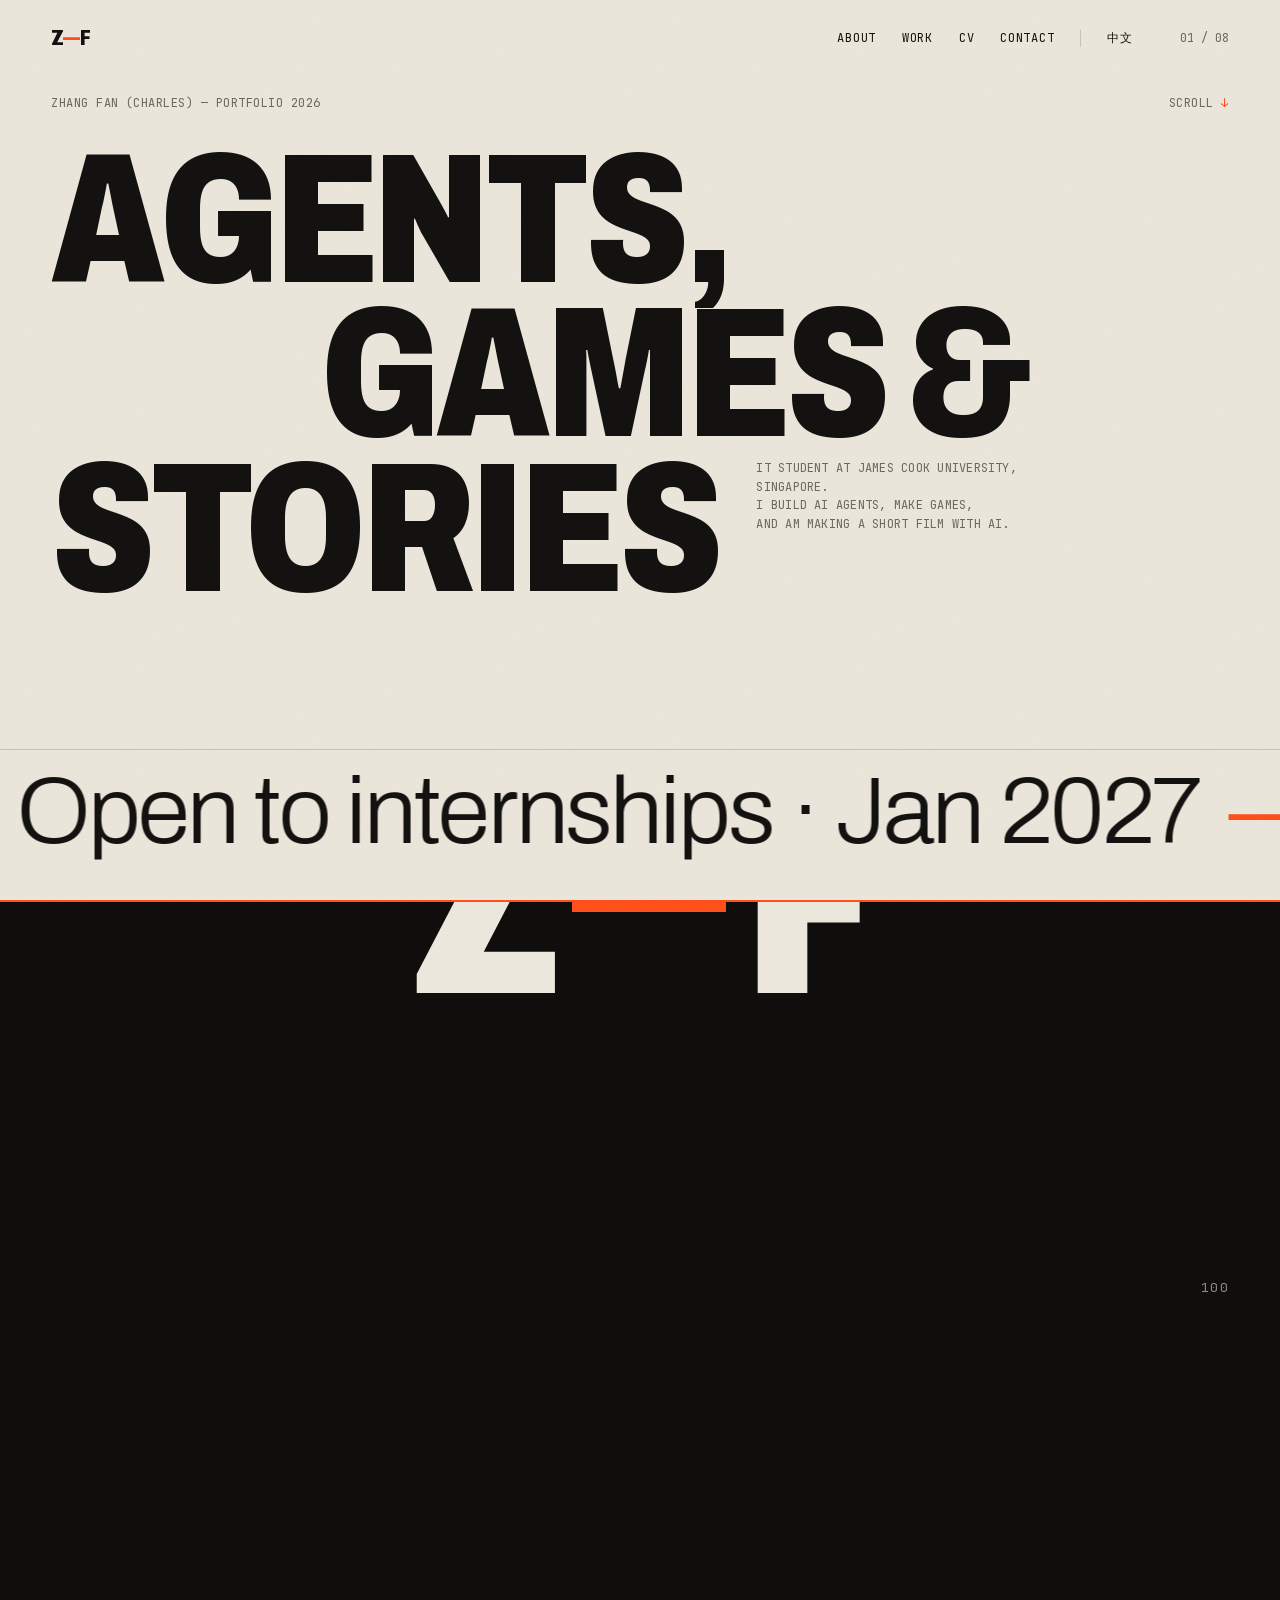
==== commit 2ad463c2: "Hero marquee: availability and project names instead of name Co-Authored-By: Claude Opus 5.5 <norepl" ====
--- a/index.html
+++ b/index.html
@@ -45,7 +45,7 @@
           <span class="hl"><span>Stories</span><small class="hero-side mono">IT student at James Cook University, Singapore.<br>I build AI agents, make games,<br>and am making a short film with AI.</small></span>
         </h1>
         <div class="marquee" aria-hidden="true">
-          <div class="marquee-track"><span>Zhang Fan <em>—</em> Charles <em>—</em> <span class="zh">张凡</span> <em>—</em>&nbsp;</span><span>Zhang Fan <em>—</em> Charles <em>—</em> <span class="zh">张凡</span> <em>—</em>&nbsp;</span><span>Zhang Fan <em>—</em> Charles <em>—</em> <span class="zh">张凡</span> <em>—</em>&nbsp;</span></div>
+          <div class="marquee-track"><span>Open to internships · Jan 2027 <em>—</em> Primoria <em>—</em> <span class="zh">诸界余烬</span> <em>—</em> <span class="zh">大淖记事</span> <em>—</em>&nbsp;</span><span>Open to internships · Jan 2027 <em>—</em> Primoria <em>—</em> <span class="zh">诸界余烬</span> <em>—</em> <span class="zh">大淖记事</span> <em>—</em>&nbsp;</span><span>Open to internships · Jan 2027 <em>—</em> Primoria <em>—</em> <span class="zh">诸界余烬</span> <em>—</em> <span class="zh">大淖记事</span> <em>—</em>&nbsp;</span></div>
         </div>
         <p class="scroll-hint mono" aria-hidden="true">Scroll <span>↓</span></p>
       </div>
